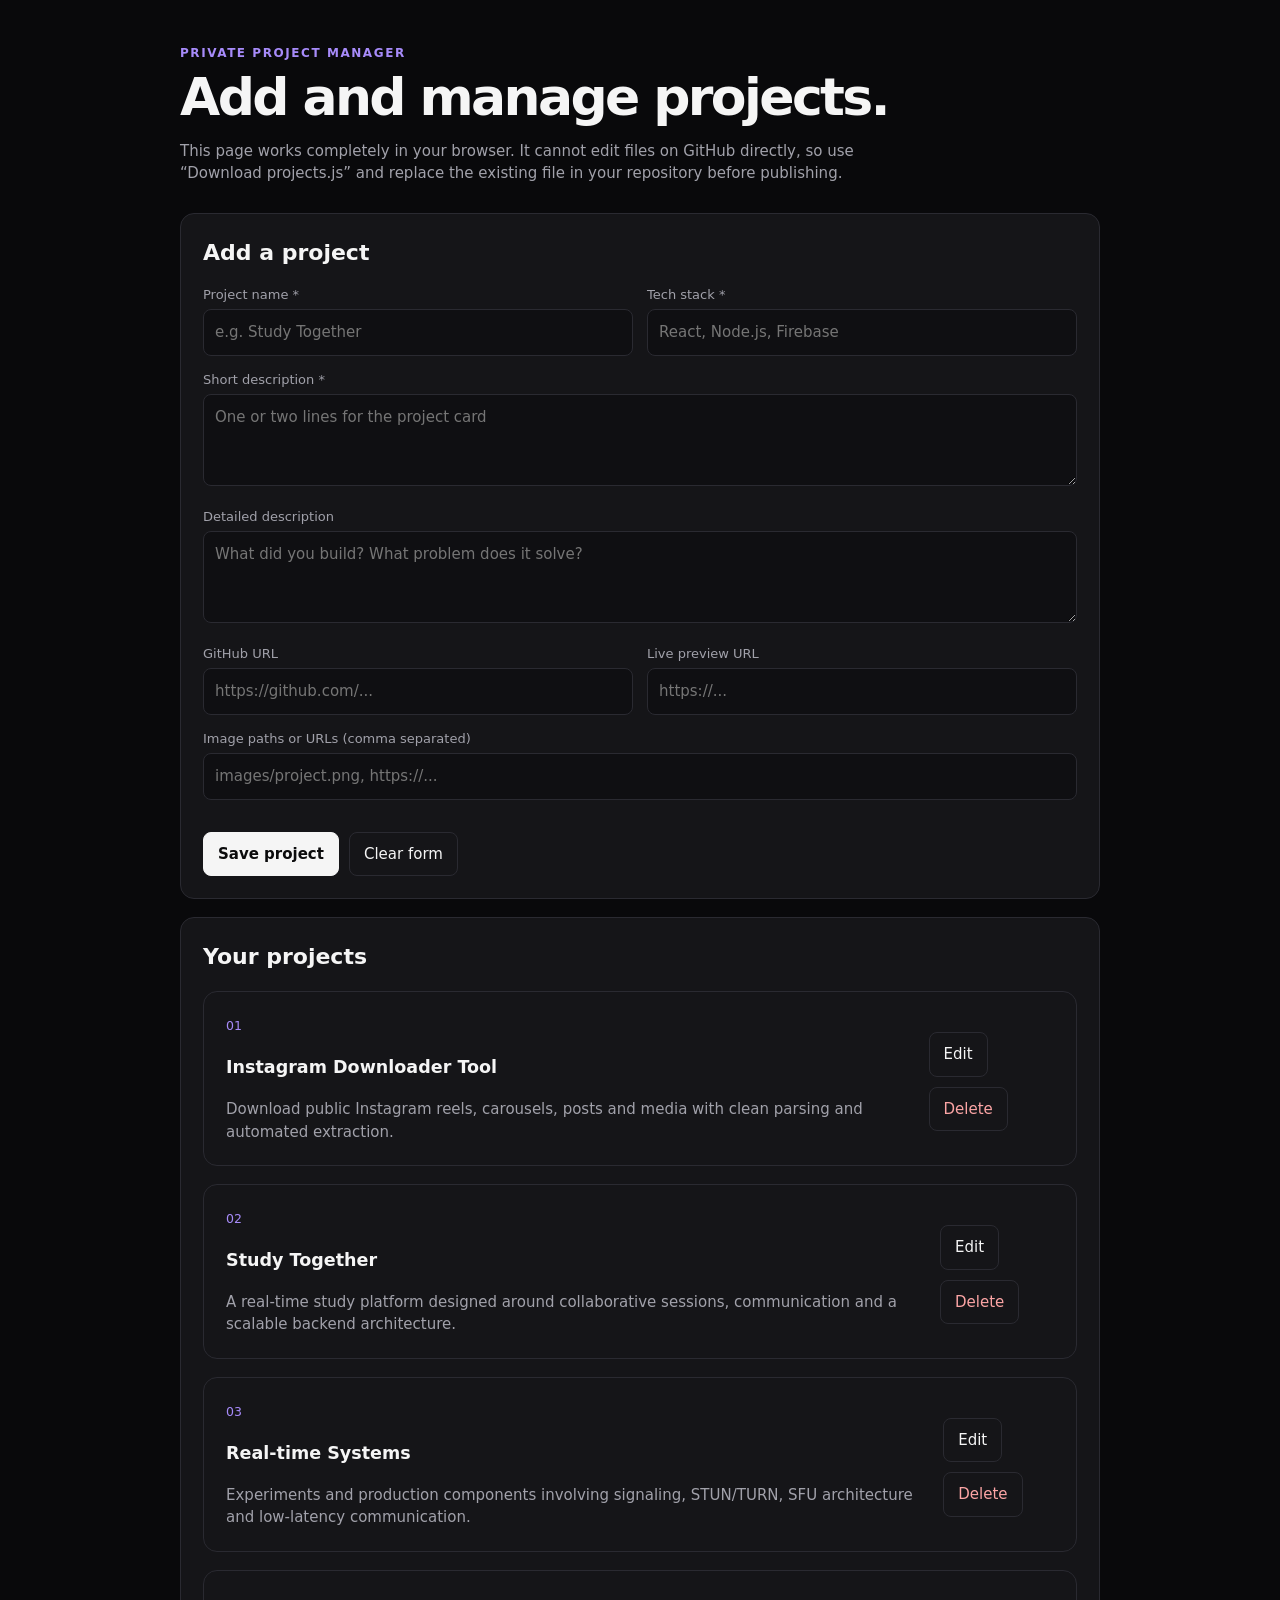
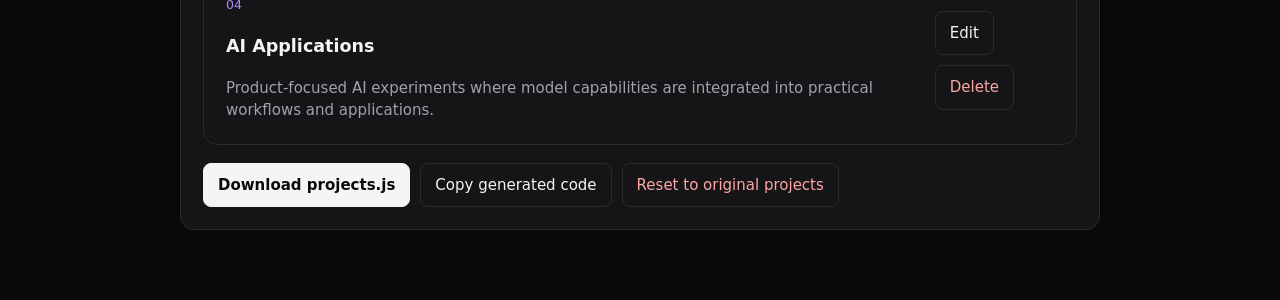
==== admin.html @ b83fa5c7 "Initial commit: developer portfolio with modern responsive design and project modal" ====
<!doctype html>
<html lang="en">
<head>
  <meta charset="utf-8">
  <meta name="viewport" content="width=device-width, initial-scale=1">
  <title>Portfolio Project Manager</title>
  <style>
    :root{--bg:#09090b;--card:#151518;--line:#2a2a31;--text:#f5f5f5;--muted:#a1a1aa;--accent:#a78bfa}
    *{box-sizing:border-box}body{margin:0;background:var(--bg);color:var(--text);font:15px/1.5 Inter,system-ui,sans-serif}.wrap{width:min(920px,calc(100% - 32px));margin:0 auto;padding:44px 0 70px}a{color:var(--accent)}h1{font-size:clamp(32px,5vw,52px);line-height:1.05;letter-spacing:-.05em;margin:8px 0 12px}h2{font-size:22px;margin:0 0 16px}.eyebrow{color:var(--accent);font-size:12px;font-weight:700;letter-spacing:.13em;text-transform:uppercase}.note{color:var(--muted);max-width:680px;margin-bottom:28px}.panel,.project-row{background:var(--card);border:1px solid var(--line);border-radius:14px;padding:22px;margin-top:18px}.grid{display:grid;grid-template-columns:1fr 1fr;gap:14px}label{display:block;color:var(--muted);font-size:13px;margin-bottom:5px}input,textarea{width:100%;background:#0f0f12;color:var(--text);border:1px solid var(--line);border-radius:8px;padding:11px;font:inherit}textarea{min-height:92px;resize:vertical}.full{grid-column:1/-1}.actions{display:flex;gap:10px;flex-wrap:wrap;margin-top:18px}.btn{border:1px solid var(--line);background:transparent;color:var(--text);border-radius:8px;padding:10px 14px;cursor:pointer;font:inherit}.btn.primary{background:var(--text);border-color:var(--text);color:#0b0b0c;font-weight:700}.btn.danger{color:#fca5a5}.project-row{display:flex;justify-content:space-between;gap:18px;align-items:flex-start}.project-row p{color:var(--muted);margin:5px 0 0}.project-row small{color:var(--accent)}.empty{color:var(--muted);padding:18px 0}@media(max-width:650px){.grid{grid-template-columns:1fr}.full{grid-column:auto}.project-row{display:block}.project-row .actions{margin-top:12px}}
  </style>
</head>
<body>
  <main class="wrap">
    <div class="eyebrow">Private project manager</div>
    <h1>Add and manage projects.</h1>
    <p class="note">This page works completely in your browser. It cannot edit files on GitHub directly, so use “Download projects.js” and replace the existing file in your repository before publishing.</p>

    <section class="panel">
      <h2 id="formTitle">Add a project</h2>
      <form id="projectForm" class="grid">
        <input type="hidden" id="projectId">
        <div><label for="name">Project name *</label><input id="name" required placeholder="e.g. Study Together"></div>
        <div><label for="tags">Tech stack *</label><input id="tags" required placeholder="React, Node.js, Firebase"></div>
        <div class="full"><label for="description">Short description *</label><textarea id="description" required placeholder="One or two lines for the project card"></textarea></div>
        <div class="full"><label for="details">Detailed description</label><textarea id="details" placeholder="What did you build? What problem does it solve?"></textarea></div>
        <div><label for="github">GitHub URL</label><input id="github" type="url" placeholder="https://github.com/..."></div>
        <div><label for="live">Live preview URL</label><input id="live" type="url" placeholder="https://..."></div>
        <div class="full"><label for="images">Image paths or URLs (comma separated)</label><input id="images" placeholder="images/project.png, https://..."></div>
        <div class="full actions"><button class="btn primary" type="submit">Save project</button><button class="btn" type="button" id="resetBtn">Clear form</button></div>
      </form>
    </section>

    <section class="panel"><h2>Your projects</h2><div id="projectList"></div><div class="actions"><button class="btn primary" id="downloadBtn">Download projects.js</button><button class="btn" id="copyBtn">Copy generated code</button><button class="btn danger" id="clearBtn">Reset to original projects</button></div></section>
  </main>
  <script src="projects.js"></script>
  <script>
    const originalProjects = JSON.parse(JSON.stringify(projects));
    const storageKey = 'akash-portfolio-projects';
    let items = JSON.parse(localStorage.getItem(storageKey) || 'null') || originalProjects;
    const $ = id => document.getElementById(id);
    const fields = ['name','tags','description','details','github','live','images'];

    function saveLocal(){ localStorage.setItem(storageKey, JSON.stringify(items)); }
    function render(){
      $('projectList').innerHTML = items.length ? items.map((p,i) => `<div class="project-row"><div><small>${String(i+1).padStart(2,'0')}</small><h3>${escapeHtml(p.name)}</h3><p>${escapeHtml(p.description)}</p></div><div class="actions"><button class="btn" data-edit="${p.id}">Edit</button><button class="btn danger" data-delete="${p.id}">Delete</button></div></div>`).join('') : '<div class="empty">No projects yet. Add your first one above.</div>';
      document.querySelectorAll('[data-edit]').forEach(btn => btn.onclick = () => edit(btn.dataset.edit));
      document.querySelectorAll('[data-delete]').forEach(btn => btn.onclick = () => { items = items.filter(p => p.id !== btn.dataset.delete); saveLocal(); render(); });
    }
    function escapeHtml(value){ return String(value || '').replace(/[&<>"']/g, c => ({'&':'&amp;','<':'&lt;','>':'&gt;','"':'&quot;',"'":'&#039;'}[c])); }
    function edit(id){ const p = items.find(item => item.id === id); if(!p) return; $('projectId').value=p.id; fields.forEach(key => $(key).value=Array.isArray(p[key]) ? p[key].join(', ') : (p[key] || '')); $('formTitle').textContent='Edit a project'; window.scrollTo({top:0,behavior:'smooth'}); }
    function clearForm(){ $('projectForm').reset(); $('projectId').value=''; $('formTitle').textContent='Add a project'; }
    function generated(){ return '/* Generated by admin.html */\nconst projects = ' + JSON.stringify(items, null, 2) + ';\n'; }
    $('projectForm').onsubmit = event => { event.preventDefault(); const name=$('name').value.trim(); const id=$('projectId').value || name.toLowerCase().replace(/[^a-z0-9]+/g,'-').replace(/(^-|-$)/g,'') + '-' + Date.now().toString(36); const project={id,name,description:$('description').value.trim(),details:$('details').value.trim(),tags:$('tags').value.split(',').map(x=>x.trim()).filter(Boolean),images:$('images').value.split(',').map(x=>x.trim()).filter(Boolean),github:$('github').value.trim(),live:$('live').value.trim()}; const index=items.findIndex(p=>p.id===id); if(index>=0) items[index]=project; else items.push(project); saveLocal(); clearForm(); render(); };
    $('resetBtn').onclick=clearForm;
    $('downloadBtn').onclick=()=>{ const blob=new Blob([generated()],{type:'text/javascript'}); const a=document.createElement('a'); a.href=URL.createObjectURL(blob); a.download='projects.js'; a.click(); URL.revokeObjectURL(a.href); };
    $('copyBtn').onclick=async()=>{ await navigator.clipboard.writeText(generated()); $('copyBtn').textContent='Copied!'; setTimeout(()=>$('copyBtn').textContent='Copy generated code',1500); };
    $('clearBtn').onclick=()=>{ if(confirm('Reset local projects to the original list?')){items=JSON.parse(JSON.stringify(originalProjects));saveLocal();render();} };
    render();
  </script>
</body>
</html>
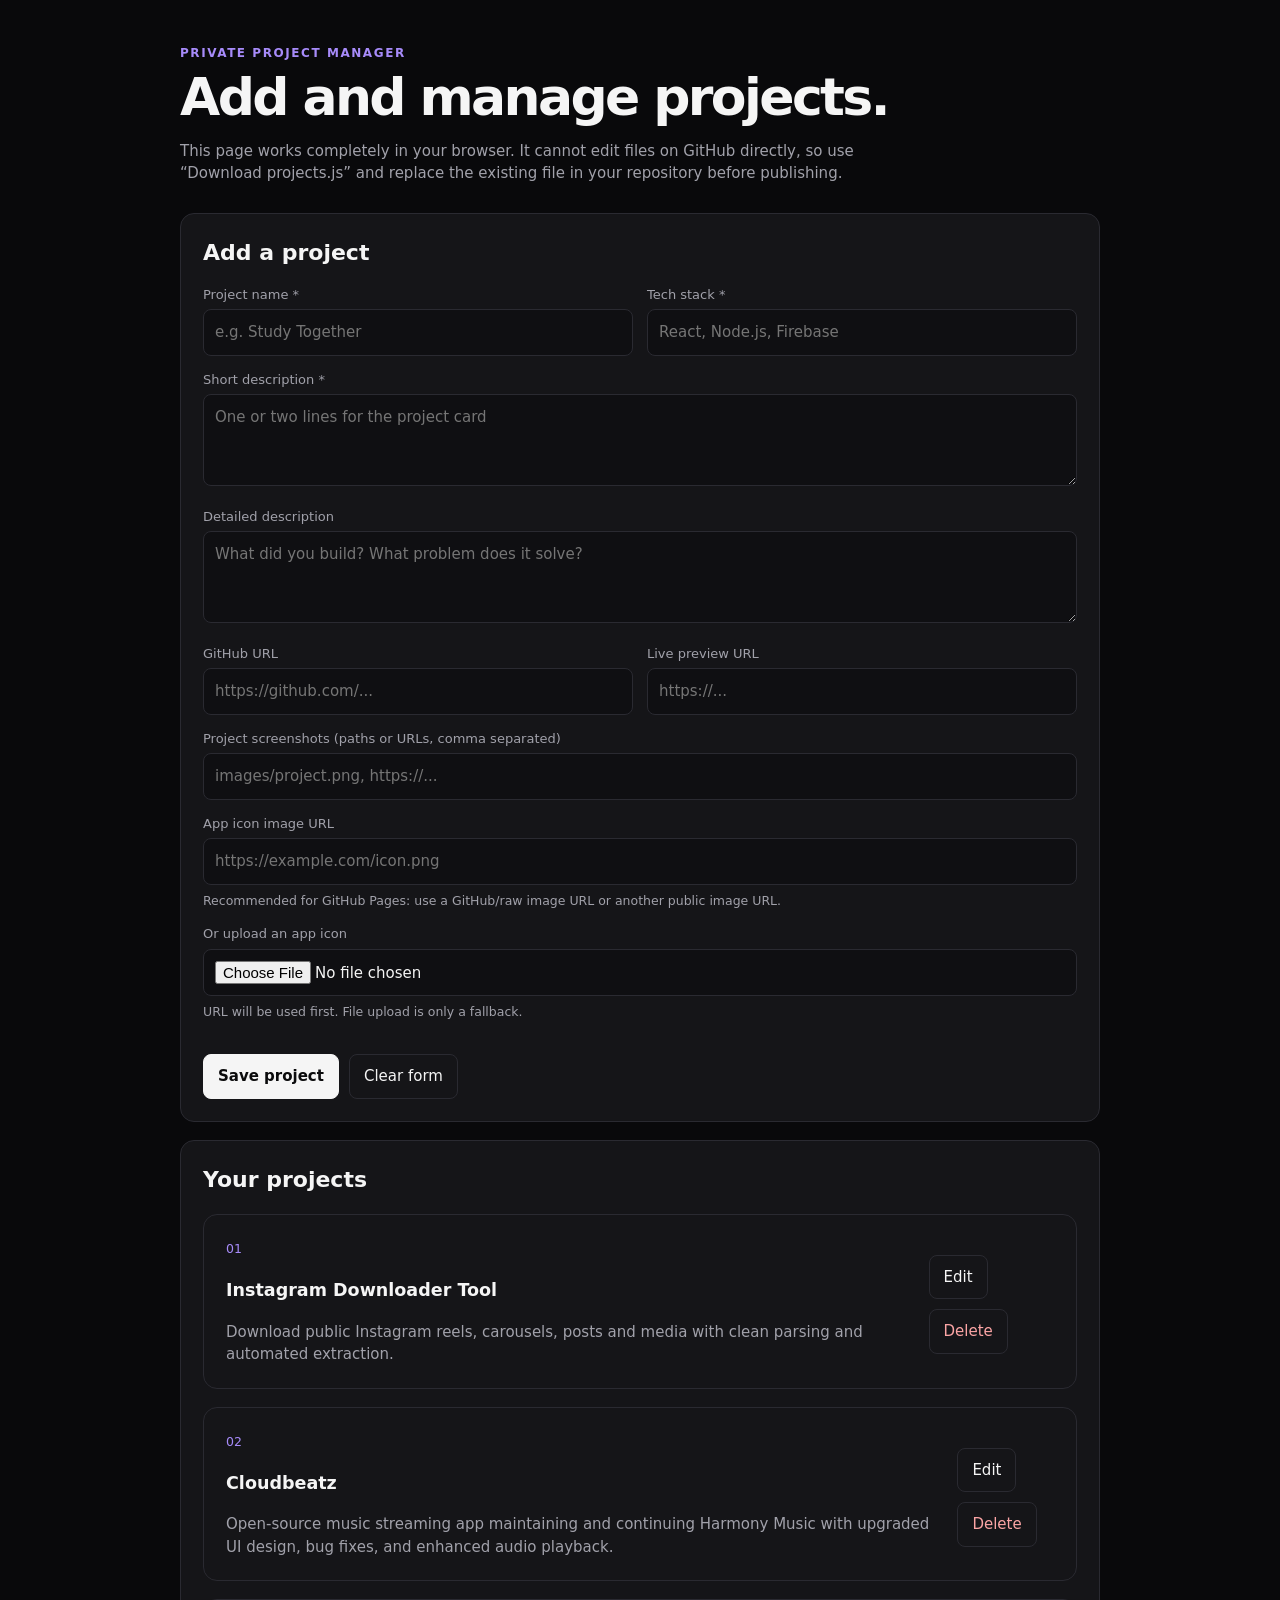
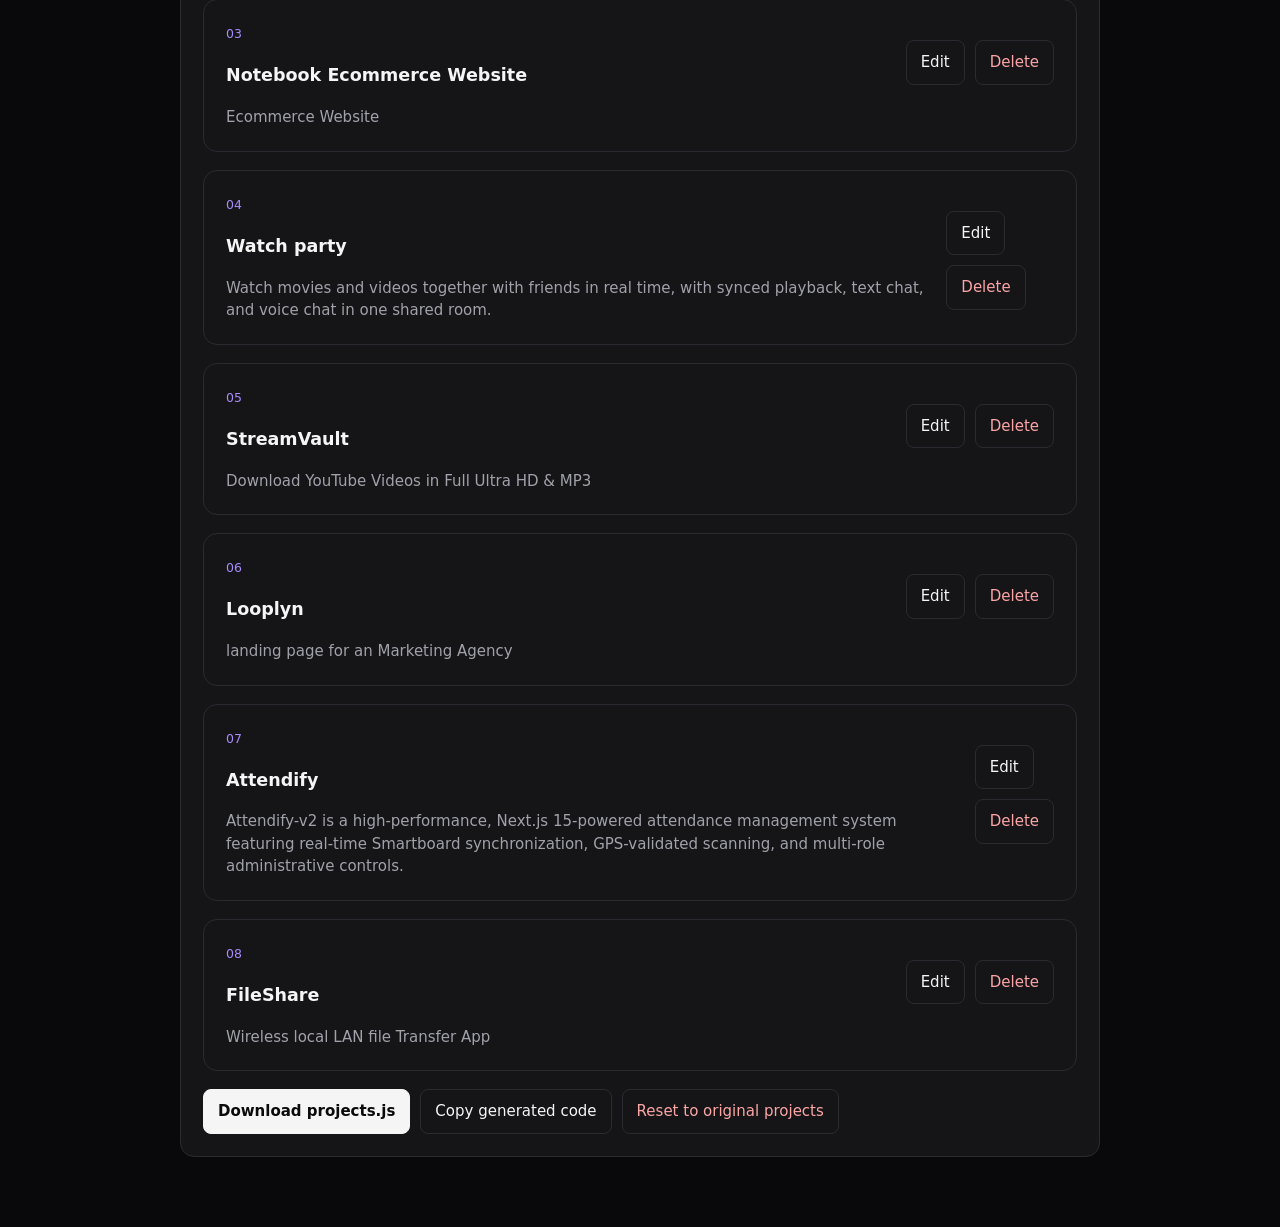
==== commit d05f0cd2: "Update projects data, assets, and styling" ====
--- a/admin.html
+++ b/admin.html
@@ -25,7 +25,9 @@
         <div class="full"><label for="details">Detailed description</label><textarea id="details" placeholder="What did you build? What problem does it solve?"></textarea></div>
         <div><label for="github">GitHub URL</label><input id="github" type="url" placeholder="https://github.com/..."></div>
         <div><label for="live">Live preview URL</label><input id="live" type="url" placeholder="https://..."></div>
-        <div class="full"><label for="images">Image paths or URLs (comma separated)</label><input id="images" placeholder="images/project.png, https://..."></div>
+        <div class="full"><label for="images">Project screenshots (paths or URLs, comma separated)</label><input id="images" placeholder="images/project.png, https://..."></div>
+        <div class="full"><label for="iconUrl">App icon image URL</label><input id="iconUrl" type="url" placeholder="https://example.com/icon.png"><small style="display:block;color:var(--muted);margin-top:7px">Recommended for GitHub Pages: use a GitHub/raw image URL or another public image URL.</small></div>
+        <div class="full"><label for="iconFile">Or upload an app icon</label><input id="iconFile" type="file" accept="image/png,image/jpeg,image/webp,image/svg+xml"><input id="iconValue" type="hidden"><small id="iconStatus" style="display:block;color:var(--muted);margin-top:7px">URL will be used first. File upload is only a fallback.</small></div>
         <div class="full actions"><button class="btn primary" type="submit">Save project</button><button class="btn" type="button" id="resetBtn">Clear form</button></div>
       </form>
     </section>
@@ -47,10 +49,12 @@
       document.querySelectorAll('[data-delete]').forEach(btn => btn.onclick = () => { items = items.filter(p => p.id !== btn.dataset.delete); saveLocal(); render(); });
     }
     function escapeHtml(value){ return String(value || '').replace(/[&<>"']/g, c => ({'&':'&amp;','<':'&lt;','>':'&gt;','"':'&quot;',"'":'&#039;'}[c])); }
-    function edit(id){ const p = items.find(item => item.id === id); if(!p) return; $('projectId').value=p.id; fields.forEach(key => $(key).value=Array.isArray(p[key]) ? p[key].join(', ') : (p[key] || '')); $('formTitle').textContent='Edit a project'; window.scrollTo({top:0,behavior:'smooth'}); }
-    function clearForm(){ $('projectForm').reset(); $('projectId').value=''; $('formTitle').textContent='Add a project'; }
+    function edit(id){ const p = items.find(item => item.id === id); if(!p) return; $('projectId').value=p.id; fields.forEach(key => $(key).value=Array.isArray(p[key]) ? p[key].join(', ') : (p[key] || '')); $('iconUrl').value=p.icon && !p.icon.startsWith('data:') ? p.icon : ''; $('iconValue').value=p.icon || ''; $('iconStatus').textContent=p.icon ? 'Current app icon selected. Add a URL to replace it.' : 'No app icon selected.'; $('formTitle').textContent='Edit a project'; window.scrollTo({top:0,behavior:'smooth'}); }
+    function clearForm(){ $('projectForm').reset(); $('projectId').value=''; $('iconValue').value=''; $('iconStatus').textContent='URL will be used first. File upload is only a fallback.'; $('formTitle').textContent='Add a project'; }
+    $('iconFile').onchange = () => { const file=$('iconFile').files[0]; if(file) $('iconStatus').textContent=`Selected: ${file.name}`; };
+    function readFile(file){ return new Promise((resolve,reject)=>{ if(!file) return resolve(''); const reader=new FileReader(); reader.onload=()=>resolve(reader.result); reader.onerror=reject; reader.readAsDataURL(file); }); }
     function generated(){ return '/* Generated by admin.html */\nconst projects = ' + JSON.stringify(items, null, 2) + ';\n'; }
-    $('projectForm').onsubmit = event => { event.preventDefault(); const name=$('name').value.trim(); const id=$('projectId').value || name.toLowerCase().replace(/[^a-z0-9]+/g,'-').replace(/(^-|-$)/g,'') + '-' + Date.now().toString(36); const project={id,name,description:$('description').value.trim(),details:$('details').value.trim(),tags:$('tags').value.split(',').map(x=>x.trim()).filter(Boolean),images:$('images').value.split(',').map(x=>x.trim()).filter(Boolean),github:$('github').value.trim(),live:$('live').value.trim()}; const index=items.findIndex(p=>p.id===id); if(index>=0) items[index]=project; else items.push(project); saveLocal(); clearForm(); render(); };
+    $('projectForm').onsubmit = async event => { event.preventDefault(); const name=$('name').value.trim(); const id=$('projectId').value || name.toLowerCase().replace(/[^a-z0-9]+/g,'-').replace(/(^-|-$)/g,'') + '-' + Date.now().toString(36); const uploadedIcon=await readFile($('iconFile').files[0]); const iconUrl=$('iconUrl').value.trim(); const project={id,name,description:$('description').value.trim(),details:$('details').value.trim(),tags:$('tags').value.split(',').map(x=>x.trim()).filter(Boolean),images:$('images').value.split(',').map(x=>x.trim()).filter(Boolean),github:$('github').value.trim(),live:$('live').value.trim(),icon:iconUrl || uploadedIcon || $('iconValue').value || ''}; const index=items.findIndex(p=>p.id===id); if(index>=0) items[index]=project; else items.push(project); saveLocal(); clearForm(); render(); };
     $('resetBtn').onclick=clearForm;
     $('downloadBtn').onclick=()=>{ const blob=new Blob([generated()],{type:'text/javascript'}); const a=document.createElement('a'); a.href=URL.createObjectURL(blob); a.download='projects.js'; a.click(); URL.revokeObjectURL(a.href); };
     $('copyBtn').onclick=async()=>{ await navigator.clipboard.writeText(generated()); $('copyBtn').textContent='Copied!'; setTimeout(()=>$('copyBtn').textContent='Copy generated code',1500); };
